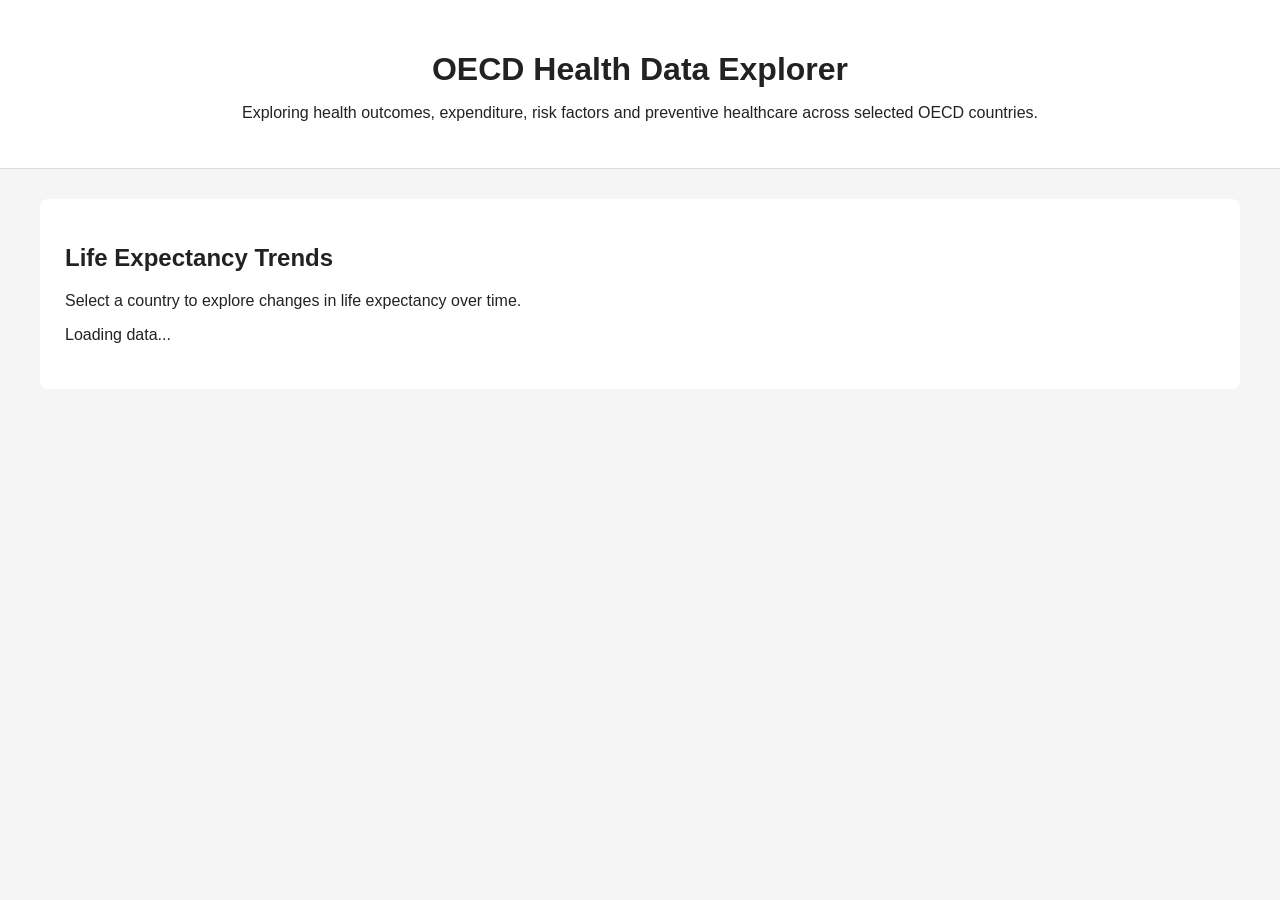
==== index.html @ be14ab29 "Start D3 prototype and load cleaned life expectancy data" ====
<!DOCTYPE html>
<html lang="en">
<head>
    <meta charset="UTF-8">
    <meta name="viewport" content="width=device-width, initial-scale=1.0">

    <title>OECD Health Data Visualisation</title>

    <link rel="stylesheet" href="Css/style.css">

    <!-- D3.js -->
    <script src="https://d3js.org/d3.v7.min.js"></script>
</head>

<body>

    <header>
        <h1>OECD Health Data Explorer</h1>
        <p>
            Exploring health outcomes, expenditure, risk factors and
            preventive healthcare across selected OECD countries.
        </p>
    </header>

    <main>

        <section class="visualisation-section">

            <h2>Life Expectancy Trends</h2>

            <p>
                Select a country to explore changes in life expectancy
                over time.
            </p>

            <p id="status">Loading data...</p>

            <div id="chart"></div>

        </section>

    </main>

    <script src="Js/main.js"></script>

</body>
</html>
---- Css/style.css ----
body {
    font-family: Arial, sans-serif;
    margin: 0;
    background-color: #f5f5f5;
    color: #222;
}

header {
    padding: 30px;
    text-align: center;
    background-color: white;
    border-bottom: 1px solid #ddd;
}

header h1 {
    margin-bottom: 10px;
}

main {
    max-width: 1200px;
    margin: 30px auto;
    padding: 0 20px;
}

.visualisation-section {
    background-color: white;
    padding: 25px;
    border-radius: 8px;
}

#chart {
    margin-top: 20px;
}
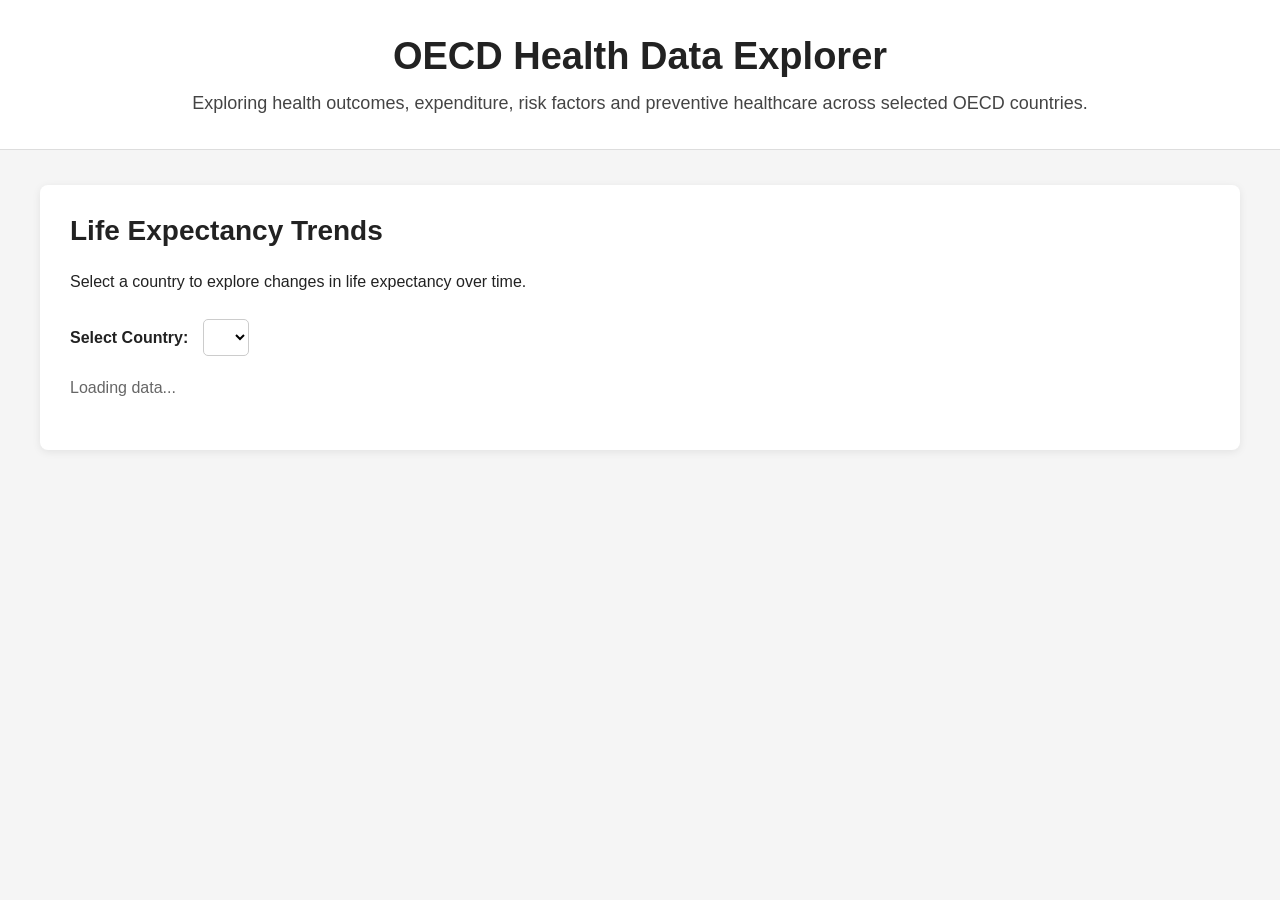
==== commit 87e2eb21: "Add interactive D3 life expectancy line chart" ====
--- a/index.html
+++ b/index.html
@@ -1,14 +1,16 @@
 <!DOCTYPE html>
 <html lang="en">
+
 <head>
     <meta charset="UTF-8">
     <meta name="viewport" content="width=device-width, initial-scale=1.0">
 
-    <title>OECD Health Data Visualisation</title>
+    <title>OECD Health Data Explorer</title>
 
+    <!-- CSS -->
     <link rel="stylesheet" href="Css/style.css">
 
-    <!-- D3.js -->
+    <!-- D3.js Version 7 -->
     <script src="https://d3js.org/d3.v7.min.js"></script>
 </head>
 
@@ -16,11 +18,13 @@
 
     <header>
         <h1>OECD Health Data Explorer</h1>
+
         <p>
             Exploring health outcomes, expenditure, risk factors and
             preventive healthcare across selected OECD countries.
         </p>
     </header>
+
 
     <main>
 
@@ -33,15 +37,36 @@
                 over time.
             </p>
 
-            <p id="status">Loading data...</p>
 
+            <!-- Country selector -->
+            <div class="controls">
+
+                <label for="countrySelect">
+                    Select Country:
+                </label>
+
+                <select id="countrySelect"></select>
+
+            </div>
+
+
+            <!-- Loading / status message -->
+            <p id="status">
+                Loading data...
+            </p>
+
+
+            <!-- D3 chart goes here -->
             <div id="chart"></div>
 
         </section>
 
     </main>
 
+
+    <!-- JavaScript -->
     <script src="Js/main.js"></script>
 
 </body>
+
 </html>
--- a/Css/style.css
+++ b/Css/style.css
@@ -1,33 +1,208 @@
+/* --------------------------------
+   PAGE
+-------------------------------- */
+
 body {
-    font-family: Arial, sans-serif;
+    font-family: Arial, Helvetica, sans-serif;
     margin: 0;
+    padding: 0;
+
     background-color: #f5f5f5;
     color: #222;
 }
 
+
+/* --------------------------------
+   HEADER
+-------------------------------- */
+
 header {
-    padding: 30px;
+    background-color: white;
+
     text-align: center;
-    background-color: white;
-    border-bottom: 1px solid #ddd;
-}
+
+    padding: 35px 20px;
+
+    border-bottom: 1px solid #dddddd;
+}
+
 
 header h1 {
-    margin-bottom: 10px;
-}
+    margin: 0 0 15px 0;
+
+    font-size: 38px;
+}
+
+
+header p {
+    margin: 0;
+
+    font-size: 18px;
+
+    color: #444;
+}
+
+
+/* --------------------------------
+   MAIN CONTENT
+-------------------------------- */
 
 main {
     max-width: 1200px;
-    margin: 30px auto;
+
+    margin: 35px auto;
+
     padding: 0 20px;
 }
 
+
+/* --------------------------------
+   VISUALISATION CARD
+-------------------------------- */
+
 .visualisation-section {
+
     background-color: white;
-    padding: 25px;
+
+    padding: 30px;
+
     border-radius: 8px;
-}
+
+    box-shadow: 0 2px 8px rgba(0, 0, 0, 0.08);
+}
+
+
+.visualisation-section h2 {
+
+    margin-top: 0;
+
+    font-size: 28px;
+}
+
+
+.visualisation-section p {
+
+    font-size: 16px;
+
+    line-height: 1.5;
+}
+
+
+/* --------------------------------
+   CONTROLS
+-------------------------------- */
+
+.controls {
+
+    margin-top: 25px;
+
+    margin-bottom: 20px;
+}
+
+
+.controls label {
+
+    font-weight: bold;
+
+    margin-right: 10px;
+}
+
+
+#countrySelect {
+
+    padding: 8px 12px;
+
+    font-size: 16px;
+
+    border: 1px solid #cccccc;
+
+    border-radius: 5px;
+
+    background-color: white;
+
+    cursor: pointer;
+}
+
+
+#countrySelect:hover {
+
+    border-color: #777;
+}
+
+
+/* --------------------------------
+   STATUS
+-------------------------------- */
+
+#status {
+
+    color: #666;
+
+    margin-top: 15px;
+
+    margin-bottom: 10px;
+}
+
+
+/* --------------------------------
+   CHART
+-------------------------------- */
 
 #chart {
+
+    width: 100%;
+
     margin-top: 20px;
+
+    overflow-x: auto;
+}
+
+
+svg {
+
+    display: block;
+
+    margin: auto;
+}
+
+
+/* --------------------------------
+   AXES
+-------------------------------- */
+
+.axis-label {
+
+    font-size: 14px;
+
+    font-weight: bold;
+
+    fill: #333;
+}
+
+
+.chart-title {
+
+    font-size: 18px;
+
+    font-weight: bold;
+
+    fill: #222;
+}
+
+
+.tick text {
+
+    font-size: 12px;
+}
+
+
+.domain {
+
+    stroke: #555;
+}
+
+
+.tick line {
+
+    stroke: #cccccc;
 }
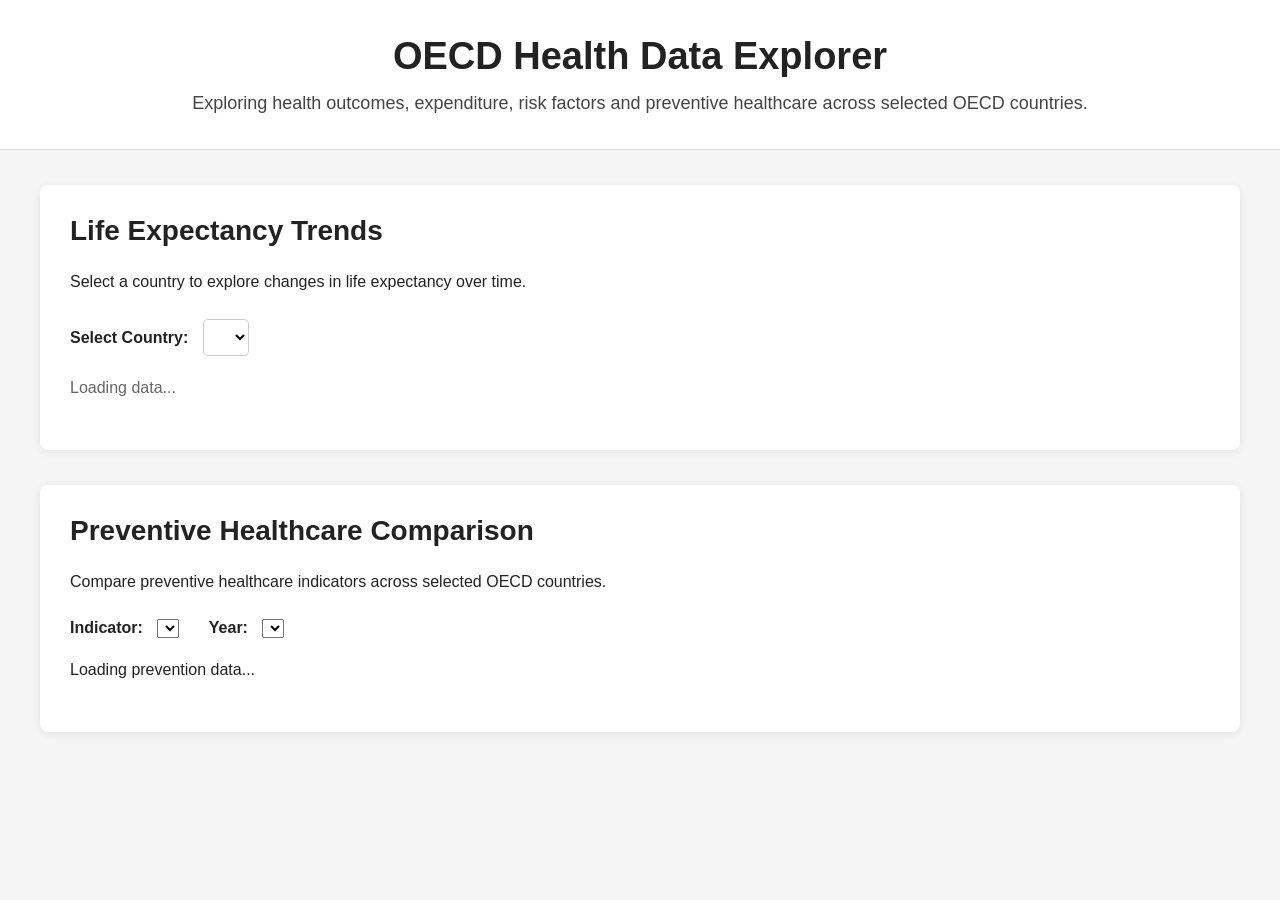
==== commit 78b9a90a: "Add interactive preventive healthcare comparison visualisation" ====
--- a/index.html
+++ b/index.html
@@ -3,42 +3,62 @@
 
 <head>
     <meta charset="UTF-8">
-    <meta name="viewport" content="width=device-width, initial-scale=1.0">
+
+    <meta
+        name="viewport"
+        content="width=device-width, initial-scale=1.0"
+    >
 
     <title>OECD Health Data Explorer</title>
 
     <!-- CSS -->
-    <link rel="stylesheet" href="Css/style.css">
+    <link
+        rel="stylesheet"
+        href="Css/style.css"
+    >
 
     <!-- D3.js Version 7 -->
     <script src="https://d3js.org/d3.v7.min.js"></script>
+
 </head>
+
 
 <body>
 
+    <!-- ==========================================
+         HEADER
+    =========================================== -->
+
     <header>
+
         <h1>OECD Health Data Explorer</h1>
 
         <p>
-            Exploring health outcomes, expenditure, risk factors and
-            preventive healthcare across selected OECD countries.
+            Exploring health outcomes, expenditure, risk factors
+            and preventive healthcare across selected OECD countries.
         </p>
+
     </header>
 
 
     <main>
+
+
+        <!-- ==========================================
+             VISUALISATION 1
+             LIFE EXPECTANCY
+        =========================================== -->
 
         <section class="visualisation-section">
 
             <h2>Life Expectancy Trends</h2>
 
             <p>
-                Select a country to explore changes in life expectancy
-                over time.
+                Select a country to explore changes
+                in life expectancy over time.
             </p>
 
 
-            <!-- Country selector -->
             <div class="controls">
 
                 <label for="countrySelect">
@@ -50,22 +70,89 @@
             </div>
 
 
-            <!-- Loading / status message -->
             <p id="status">
                 Loading data...
             </p>
 
 
-            <!-- D3 chart goes here -->
             <div id="chart"></div>
 
         </section>
 
+
+
+        <!-- ==========================================
+             VISUALISATION 2
+             PREVENTIVE HEALTHCARE
+        =========================================== -->
+
+        <section class="visualisation-section prevention-section">
+
+            <h2>Preventive Healthcare Comparison</h2>
+
+            <p>
+                Compare preventive healthcare indicators
+                across selected OECD countries.
+            </p>
+
+
+            <div class="controls">
+
+                <!-- Indicator selector -->
+
+                <label for="preventionIndicator">
+                    Indicator:
+                </label>
+
+                <select id="preventionIndicator"></select>
+
+
+                <!-- Year selector -->
+
+                <label
+                    for="preventionYear"
+                    class="second-control"
+                >
+                    Year:
+                </label>
+
+                <select id="preventionYear"></select>
+
+            </div>
+
+
+            <p id="preventionStatus">
+                Loading prevention data...
+            </p>
+
+
+            <div id="preventionChart"></div>
+
+        </section>
+
+
     </main>
 
 
-    <!-- JavaScript -->
+
+    <!-- ==========================================
+         TOOLTIP
+    =========================================== -->
+
+    <div id="tooltip"></div>
+
+
+
+    <!-- ==========================================
+         JAVASCRIPT
+    =========================================== -->
+
+    <!-- Existing Life Expectancy visualisation -->
     <script src="Js/main.js"></script>
+
+    <!-- New Prevention visualisation -->
+    <script src="Js/prevention.js"></script>
+
 
 </body>
 
--- a/Css/style.css
+++ b/Css/style.css
@@ -205,4 +205,113 @@
 .tick line {
 
     stroke: #cccccc;
+}
+
+/* =========================================
+   PREVENTIVE HEALTHCARE VISUALISATION
+========================================= */
+
+.prevention-section {
+    margin-top: 35px;
+}
+
+
+.second-control {
+    margin-left: 25px;
+}
+
+
+#preventionChart {
+    width: 100%;
+    margin-top: 20px;
+    overflow-x: auto;
+}
+
+
+/* Prevention bars */
+
+.prevention-bar {
+    cursor: pointer;
+}
+
+
+/* Value shown beside each bar */
+
+.prevention-value {
+    font-size: 12px;
+    fill: #333;
+}
+
+
+/* Axis labels */
+
+.prevention-axis-label {
+    font-size: 14px;
+    font-weight: bold;
+    fill: #333;
+}
+
+
+/* Prevention chart title */
+
+.prevention-title {
+    font-size: 18px;
+    font-weight: bold;
+    fill: #222;
+}
+
+
+/* =========================================
+   TOOLTIP
+========================================= */
+
+#tooltip {
+    position: absolute;
+
+    background-color: white;
+
+    border: 1px solid #cccccc;
+
+    padding: 10px 12px;
+
+    border-radius: 6px;
+
+    box-shadow: 0 2px 8px rgba(0, 0, 0, 0.18);
+
+    font-size: 14px;
+
+    line-height: 1.5;
+
+    pointer-events: none;
+
+    opacity: 0;
+
+    z-index: 1000;
+}
+
+
+/* =========================================
+   RESPONSIVE CONTROLS
+========================================= */
+
+@media (max-width: 700px) {
+
+    .controls label {
+        display: block;
+        margin-top: 10px;
+        margin-bottom: 5px;
+    }
+
+
+    .second-control {
+        margin-left: 0;
+    }
+
+
+    #preventionIndicator,
+    #preventionYear {
+        width: 100%;
+        margin-bottom: 10px;
+    }
+
 }
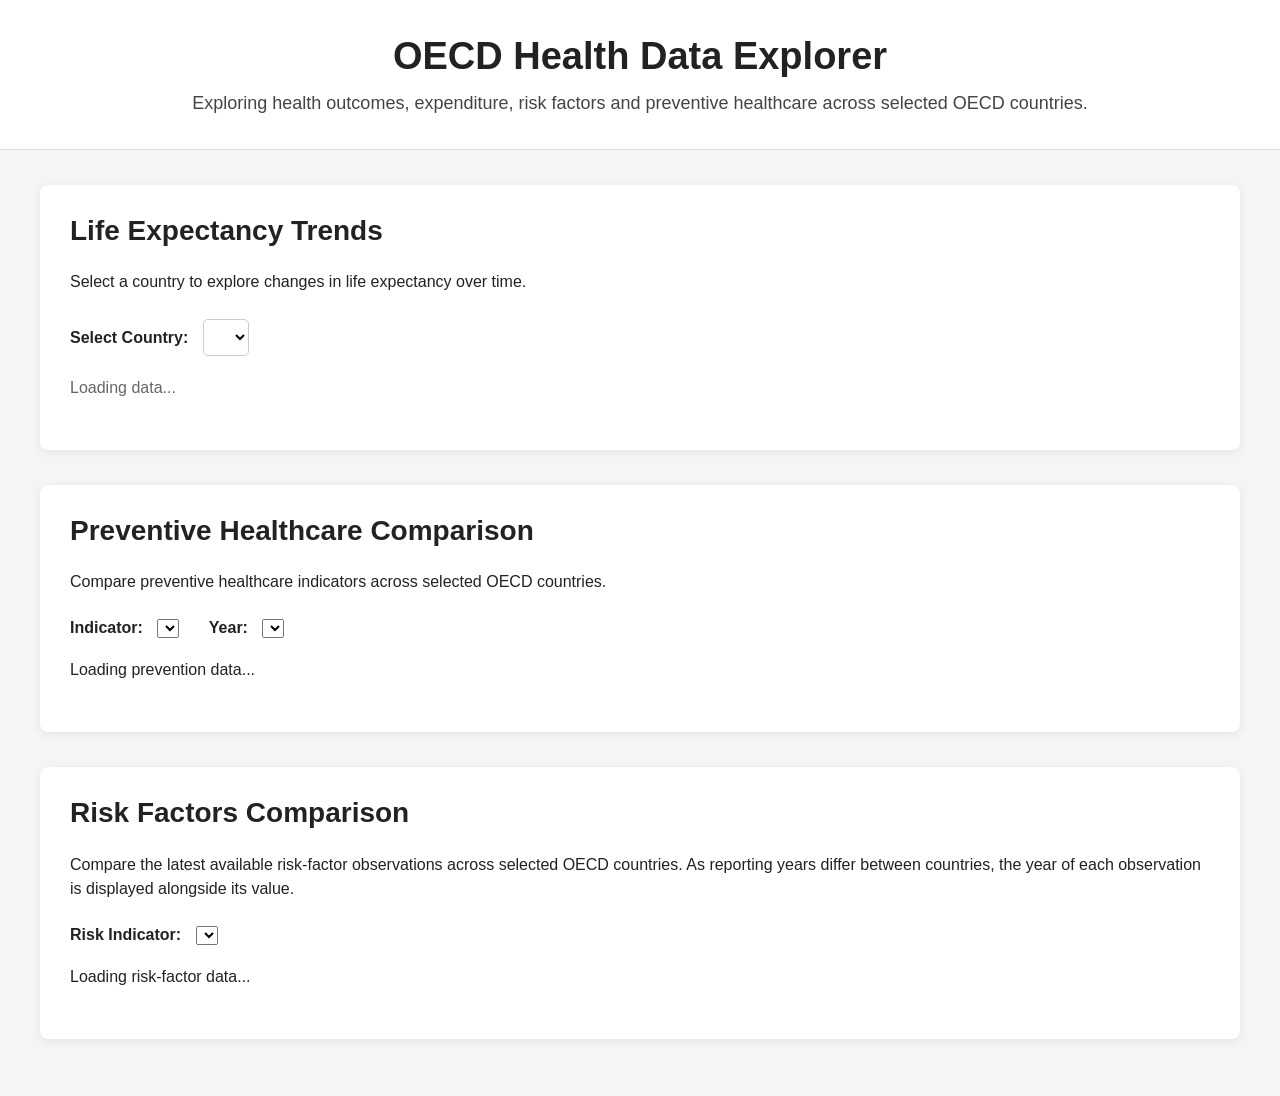
==== commit 72e2f7bd: "Add interactive risk factors comparison visualisation" ====
--- a/index.html
+++ b/index.html
@@ -1,3 +1,4 @@
+
 <!DOCTYPE html>
 <html lang="en">
 
@@ -131,12 +132,57 @@
         </section>
 
 
+
+        <!-- ==========================================
+             VISUALISATION 3
+             RISK FACTORS
+        =========================================== -->
+
+        <section class="visualisation-section risk-section">
+
+            <h2>Risk Factors Comparison</h2>
+
+            <p>
+                Compare the latest available risk-factor observations
+                across selected OECD countries. As reporting years
+                differ between countries, the year of each observation
+                is displayed alongside its value.
+            </p>
+
+
+            <!-- Risk factor indicator selector -->
+
+            <div class="controls">
+
+                <label for="riskIndicator">
+                    Risk Indicator:
+                </label>
+
+                <select id="riskIndicator"></select>
+
+            </div>
+
+
+            <!-- Risk factor loading/status message -->
+
+            <p id="riskStatus">
+                Loading risk-factor data...
+            </p>
+
+
+            <!-- D3 Risk Factors chart -->
+
+            <div id="riskChart"></div>
+
+        </section>
+
+
     </main>
 
 
 
     <!-- ==========================================
-         TOOLTIP
+         SHARED TOOLTIP
     =========================================== -->
 
     <div id="tooltip"></div>
@@ -144,16 +190,19 @@
 
 
     <!-- ==========================================
-         JAVASCRIPT
+         JAVASCRIPT FILES
     =========================================== -->
 
-    <!-- Existing Life Expectancy visualisation -->
+    <!-- Visualisation 1: Life Expectancy -->
     <script src="Js/main.js"></script>
 
-    <!-- New Prevention visualisation -->
-    <script src="Js/prevention.js"></script>
+    <!-- Visualisation 2: Preventive Healthcare -->
+    <script src="Js/prevention-samith.js"></script>
+
+    <!-- Visualisation 3: Risk Factors -->
+    <script src="Js/riskFactors-samith.js"></script>
 
 
 </body>
 
-</html>+</html>
--- a/Css/style.css
+++ b/Css/style.css
@@ -314,4 +314,49 @@
         margin-bottom: 10px;
     }
 
+}
+/* =========================================
+   RISK FACTORS VISUALISATION
+========================================= */
+
+.risk-section {
+    margin-top: 35px;
+}
+
+
+#riskChart {
+    width: 100%;
+    margin-top: 20px;
+    overflow-x: auto;
+}
+
+
+.risk-bar {
+    cursor: pointer;
+}
+
+
+.risk-value {
+    font-size: 12px;
+    fill: #333;
+}
+
+
+.risk-year {
+    font-size: 11px;
+    fill: #666;
+}
+
+
+.risk-axis-label {
+    font-size: 14px;
+    font-weight: bold;
+    fill: #333;
+}
+
+
+.risk-title {
+    font-size: 18px;
+    font-weight: bold;
+    fill: #222;
 }
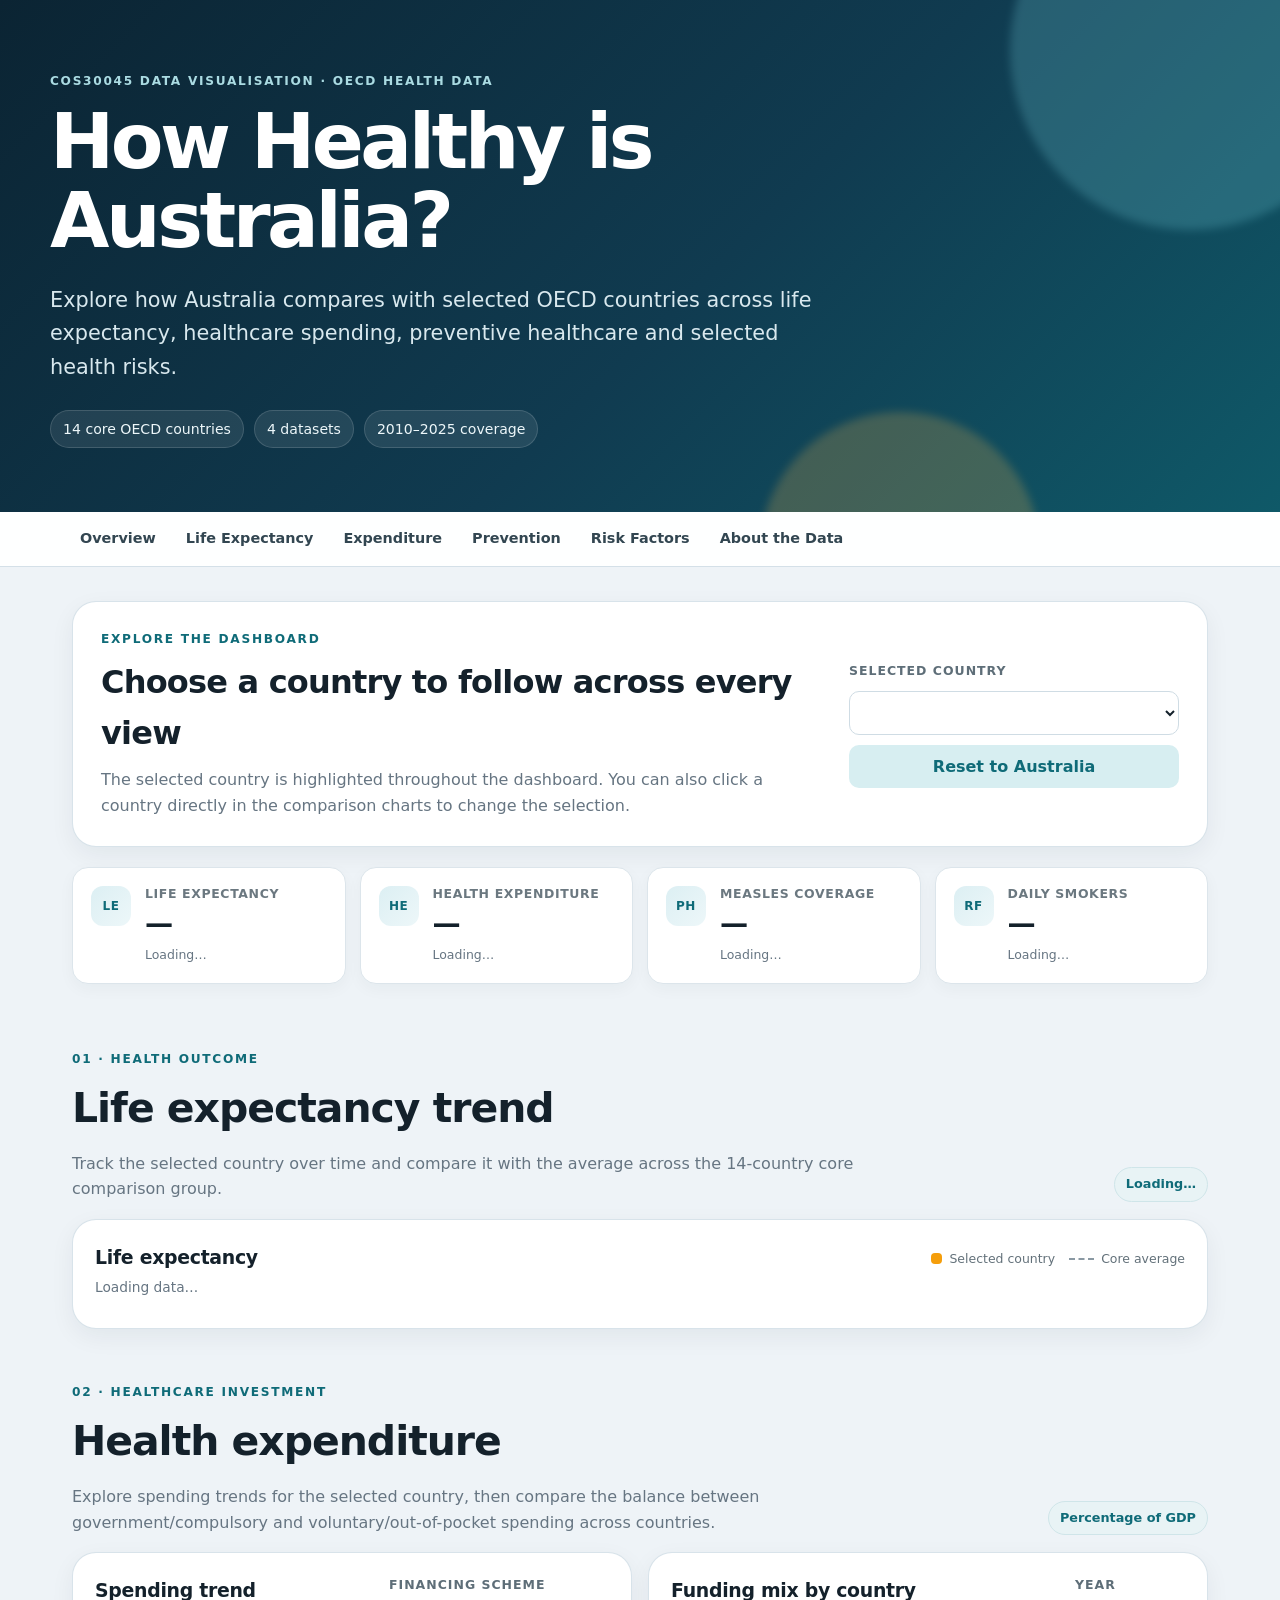
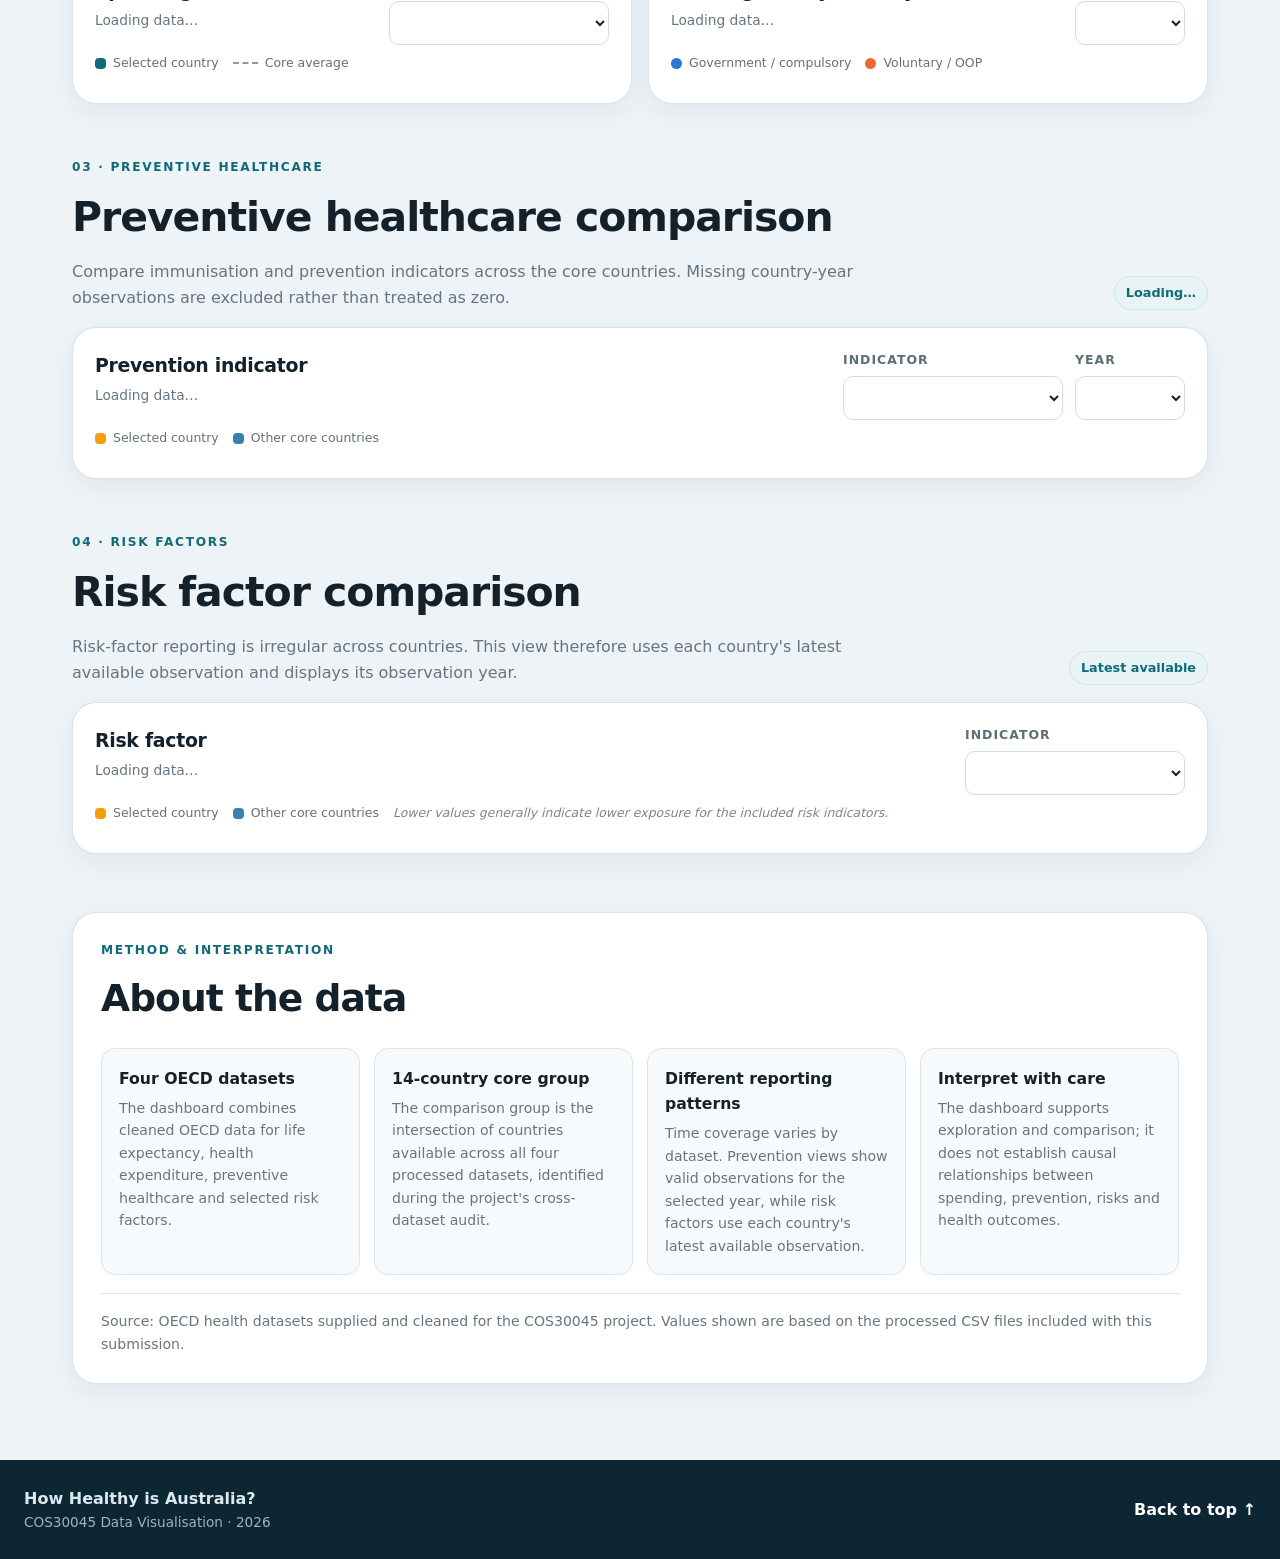
==== commit c4ad7491: "Integrate final interactive OECD health dashboard and update README" ====
--- a/index.html
+++ b/index.html
@@ -1,208 +1,296 @@
-
 <!DOCTYPE html>
 <html lang="en">
-
 <head>
     <meta charset="UTF-8">
-
-    <meta
-        name="viewport"
-        content="width=device-width, initial-scale=1.0"
-    >
-
-    <title>OECD Health Data Explorer</title>
-
-    <!-- CSS -->
-    <link
-        rel="stylesheet"
-        href="Css/style.css"
-    >
-
-    <!-- D3.js Version 7 -->
+    <meta name="viewport" content="width=device-width, initial-scale=1.0">
+    <meta name="description" content="Interactive OECD health dashboard comparing Australia with selected OECD countries across life expectancy, health expenditure, prevention and risk factors.">
+    <title>How Healthy is Australia? | OECD Health Explorer</title>
+    <link rel="stylesheet" href="Css/style.css">
     <script src="https://d3js.org/d3.v7.min.js"></script>
-
 </head>
-
-
 <body>
-
-    <!-- ==========================================
-         HEADER
-    =========================================== -->
-
-    <header>
-
-        <h1>OECD Health Data Explorer</h1>
-
-        <p>
-            Exploring health outcomes, expenditure, risk factors
-            and preventive healthcare across selected OECD countries.
-        </p>
-
+    <header class="hero" id="overview">
+        <div class="hero__glow hero__glow--one" aria-hidden="true"></div>
+        <div class="hero__glow hero__glow--two" aria-hidden="true"></div>
+        <div class="hero__inner">
+            <div class="eyebrow">COS30045 Data Visualisation · OECD Health Data</div>
+            <h1>How Healthy is Australia?</h1>
+            <p class="hero__lead">
+                Explore how Australia compares with selected OECD countries across life expectancy,
+                healthcare spending, preventive healthcare and selected health risks.
+            </p>
+            <div class="hero__meta" aria-label="Dashboard scope">
+                <span>14 core OECD countries</span>
+                <span>4 datasets</span>
+                <span>2010–2025 coverage</span>
+            </div>
+        </div>
     </header>
 
-
-    <main>
-
-
-        <!-- ==========================================
-             VISUALISATION 1
-             LIFE EXPECTANCY
-        =========================================== -->
-
-        <section class="visualisation-section">
-
-            <h2>Life Expectancy Trends</h2>
-
-            <p>
-                Select a country to explore changes
-                in life expectancy over time.
+    <nav class="top-nav" aria-label="Dashboard sections">
+        <div class="top-nav__inner">
+            <a href="#overview">Overview</a>
+            <a href="#life-section">Life Expectancy</a>
+            <a href="#expenditure-section">Expenditure</a>
+            <a href="#prevention-section">Prevention</a>
+            <a href="#risk-section">Risk Factors</a>
+            <a href="#about-data">About the Data</a>
+        </div>
+    </nav>
+
+    <main class="page-shell">
+        <section class="control-panel" aria-labelledby="explore-title">
+            <div>
+                <div class="section-kicker">Explore the dashboard</div>
+                <h2 id="explore-title">Choose a country to follow across every view</h2>
+                <p>
+                    The selected country is highlighted throughout the dashboard. You can also click
+                    a country directly in the comparison charts to change the selection.
+                </p>
+            </div>
+            <div class="global-control">
+                <label for="globalCountrySelect">Selected country</label>
+                <div class="select-wrap">
+                    <select id="globalCountrySelect" aria-label="Selected country"></select>
+                </div>
+                <button type="button" class="button button--ghost" id="resetAustralia">Reset to Australia</button>
+            </div>
+        </section>
+
+        <section class="summary-grid" aria-label="Selected country summary">
+            <article class="summary-card">
+                <div class="summary-card__icon">LE</div>
+                <div class="summary-card__body">
+                    <span class="summary-card__label">Life expectancy</span>
+                    <strong id="summaryLifeValue">—</strong>
+                    <span id="summaryLifeMeta">Loading…</span>
+                </div>
+            </article>
+            <article class="summary-card">
+                <div class="summary-card__icon">HE</div>
+                <div class="summary-card__body">
+                    <span class="summary-card__label">Health expenditure</span>
+                    <strong id="summaryExpValue">—</strong>
+                    <span id="summaryExpMeta">Loading…</span>
+                </div>
+            </article>
+            <article class="summary-card">
+                <div class="summary-card__icon">PH</div>
+                <div class="summary-card__body">
+                    <span class="summary-card__label" id="summaryPreventionLabel">Measles coverage</span>
+                    <strong id="summaryPrevValue">—</strong>
+                    <span id="summaryPrevMeta">Loading…</span>
+                </div>
+            </article>
+            <article class="summary-card">
+                <div class="summary-card__icon">RF</div>
+                <div class="summary-card__body">
+                    <span class="summary-card__label" id="summaryRiskLabel">Daily smokers</span>
+                    <strong id="summaryRiskValue">—</strong>
+                    <span id="summaryRiskMeta">Loading…</span>
+                </div>
+            </article>
+        </section>
+
+        <section class="dashboard-section" id="life-section" aria-labelledby="life-title">
+            <div class="section-heading">
+                <div>
+                    <div class="section-kicker">01 · Health outcome</div>
+                    <h2 id="life-title">Life expectancy trend</h2>
+                    <p>
+                        Track the selected country over time and compare it with the average across
+                        the 14-country core comparison group.
+                    </p>
+                </div>
+                <div class="section-badge" id="lifeCoverageBadge">Loading…</div>
+            </div>
+            <div class="chart-card">
+                <div class="chart-toolbar">
+                    <div>
+                        <h3 id="lifeChartHeading">Life expectancy</h3>
+                        <p id="lifeStatus" class="chart-status">Loading data…</p>
+                    </div>
+                    <div class="legend-inline" aria-label="Life expectancy legend">
+                        <span><i class="legend-swatch legend-swatch--selected"></i> Selected country</span>
+                        <span><i class="legend-line legend-line--average"></i> Core average</span>
+                    </div>
+                </div>
+                <div id="lifeChart" class="chart-shell" role="img" aria-label="Life expectancy line chart"></div>
+            </div>
+        </section>
+
+        <section class="dashboard-section" id="expenditure-section" aria-labelledby="expenditure-title">
+            <div class="section-heading">
+                <div>
+                    <div class="section-kicker">02 · Healthcare investment</div>
+                    <h2 id="expenditure-title">Health expenditure</h2>
+                    <p>
+                        Explore spending trends for the selected country, then compare the balance
+                        between government/compulsory and voluntary/out-of-pocket spending across countries.
+                    </p>
+                </div>
+                <div class="section-badge">Percentage of GDP</div>
+            </div>
+
+            <div class="split-grid">
+                <div class="chart-card">
+                    <div class="chart-toolbar chart-toolbar--stackable">
+                        <div>
+                            <h3>Spending trend</h3>
+                            <p id="expenditureStatus" class="chart-status">Loading data…</p>
+                        </div>
+                        <div class="field-group">
+                            <label for="financingSchemeSelect">Financing scheme</label>
+                            <select id="financingSchemeSelect"></select>
+                        </div>
+                    </div>
+                    <div class="legend-inline" aria-label="Health expenditure trend legend">
+                        <span><i class="legend-swatch legend-swatch--teal"></i> Selected country</span>
+                        <span><i class="legend-line legend-line--average"></i> Core average</span>
+                    </div>
+                    <div id="expenditureTrendChart" class="chart-shell" role="img" aria-label="Health expenditure trend chart"></div>
+                </div>
+
+                <div class="chart-card">
+                    <div class="chart-toolbar chart-toolbar--stackable">
+                        <div>
+                            <h3>Funding mix by country</h3>
+                            <p id="expenditureDumbbellStatus" class="chart-status">Loading data…</p>
+                        </div>
+                        <div class="field-group field-group--compact">
+                            <label for="dumbbellYearSelect">Year</label>
+                            <select id="dumbbellYearSelect"></select>
+                        </div>
+                    </div>
+                    <div class="legend-inline" aria-label="Funding mix legend">
+                        <span><i class="legend-dot legend-dot--gov"></i> Government / compulsory</span>
+                        <span><i class="legend-dot legend-dot--vol"></i> Voluntary / OOP</span>
+                    </div>
+                    <div id="expenditureDumbbellChart" class="chart-shell chart-shell--tall" role="img" aria-label="Funding mix dumbbell chart"></div>
+                </div>
+            </div>
+        </section>
+
+        <section class="dashboard-section" id="prevention-section" aria-labelledby="prevention-title">
+            <div class="section-heading">
+                <div>
+                    <div class="section-kicker">03 · Preventive healthcare</div>
+                    <h2 id="prevention-title">Preventive healthcare comparison</h2>
+                    <p>
+                        Compare immunisation and prevention indicators across the core countries.
+                        Missing country-year observations are excluded rather than treated as zero.
+                    </p>
+                </div>
+                <div class="section-badge" id="preventionCoverageBadge">Loading…</div>
+            </div>
+            <div class="chart-card">
+                <div class="chart-toolbar chart-toolbar--stackable">
+                    <div>
+                        <h3 id="preventionChartHeading">Prevention indicator</h3>
+                        <p id="preventionStatus" class="chart-status">Loading data…</p>
+                    </div>
+                    <div class="control-row">
+                        <div class="field-group">
+                            <label for="preventionIndicator">Indicator</label>
+                            <select id="preventionIndicator"></select>
+                        </div>
+                        <div class="field-group field-group--compact">
+                            <label for="preventionYear">Year</label>
+                            <select id="preventionYear"></select>
+                        </div>
+                    </div>
+                </div>
+                <div class="legend-inline">
+                    <span><i class="legend-swatch legend-swatch--selected"></i> Selected country</span>
+                    <span><i class="legend-swatch legend-swatch--blue"></i> Other core countries</span>
+                </div>
+                <div id="preventionChart" class="chart-shell chart-shell--tall" role="img" aria-label="Preventive healthcare horizontal bar chart"></div>
+            </div>
+        </section>
+
+        <section class="dashboard-section" id="risk-section" aria-labelledby="risk-title">
+            <div class="section-heading">
+                <div>
+                    <div class="section-kicker">04 · Risk factors</div>
+                    <h2 id="risk-title">Risk factor comparison</h2>
+                    <p>
+                        Risk-factor reporting is irregular across countries. This view therefore uses
+                        each country's latest available observation and displays its observation year.
+                    </p>
+                </div>
+                <div class="section-badge">Latest available</div>
+            </div>
+            <div class="chart-card">
+                <div class="chart-toolbar chart-toolbar--stackable">
+                    <div>
+                        <h3 id="riskChartHeading">Risk factor</h3>
+                        <p id="riskStatus" class="chart-status">Loading data…</p>
+                    </div>
+                    <div class="field-group">
+                        <label for="riskIndicator">Indicator</label>
+                        <select id="riskIndicator"></select>
+                    </div>
+                </div>
+                <div class="legend-inline">
+                    <span><i class="legend-swatch legend-swatch--selected"></i> Selected country</span>
+                    <span><i class="legend-swatch legend-swatch--blue"></i> Other core countries</span>
+                    <span class="legend-note">Lower values generally indicate lower exposure for the included risk indicators.</span>
+                </div>
+                <div id="riskChart" class="chart-shell chart-shell--tall" role="img" aria-label="Risk factor horizontal bar chart"></div>
+            </div>
+        </section>
+
+        <section class="data-notes" id="about-data" aria-labelledby="data-notes-title">
+            <div class="section-kicker">Method & interpretation</div>
+            <h2 id="data-notes-title">About the data</h2>
+            <div class="notes-grid">
+                <article>
+                    <h3>Four OECD datasets</h3>
+                    <p>
+                        The dashboard combines cleaned OECD data for life expectancy, health expenditure,
+                        preventive healthcare and selected risk factors.
+                    </p>
+                </article>
+                <article>
+                    <h3>14-country core group</h3>
+                    <p>
+                        The comparison group is the intersection of countries available across all four
+                        processed datasets, identified during the project's cross-dataset audit.
+                    </p>
+                </article>
+                <article>
+                    <h3>Different reporting patterns</h3>
+                    <p>
+                        Time coverage varies by dataset. Prevention views show valid observations for the
+                        selected year, while risk factors use each country's latest available observation.
+                    </p>
+                </article>
+                <article>
+                    <h3>Interpret with care</h3>
+                    <p>
+                        The dashboard supports exploration and comparison; it does not establish causal
+                        relationships between spending, prevention, risks and health outcomes.
+                    </p>
+                </article>
+            </div>
+            <p class="source-note">
+                Source: OECD health datasets supplied and cleaned for the COS30045 project. Values shown are
+                based on the processed CSV files included with this submission.
             </p>
-
-
-            <div class="controls">
-
-                <label for="countrySelect">
-                    Select Country:
-                </label>
-
-                <select id="countrySelect"></select>
-
-            </div>
-
-
-            <p id="status">
-                Loading data...
-            </p>
-
-
-            <div id="chart"></div>
-
-        </section>
-
-
-
-        <!-- ==========================================
-             VISUALISATION 2
-             PREVENTIVE HEALTHCARE
-        =========================================== -->
-
-        <section class="visualisation-section prevention-section">
-
-            <h2>Preventive Healthcare Comparison</h2>
-
-            <p>
-                Compare preventive healthcare indicators
-                across selected OECD countries.
-            </p>
-
-
-            <div class="controls">
-
-                <!-- Indicator selector -->
-
-                <label for="preventionIndicator">
-                    Indicator:
-                </label>
-
-                <select id="preventionIndicator"></select>
-
-
-                <!-- Year selector -->
-
-                <label
-                    for="preventionYear"
-                    class="second-control"
-                >
-                    Year:
-                </label>
-
-                <select id="preventionYear"></select>
-
-            </div>
-
-
-            <p id="preventionStatus">
-                Loading prevention data...
-            </p>
-
-
-            <div id="preventionChart"></div>
-
-        </section>
-
-
-
-        <!-- ==========================================
-             VISUALISATION 3
-             RISK FACTORS
-        =========================================== -->
-
-        <section class="visualisation-section risk-section">
-
-            <h2>Risk Factors Comparison</h2>
-
-            <p>
-                Compare the latest available risk-factor observations
-                across selected OECD countries. As reporting years
-                differ between countries, the year of each observation
-                is displayed alongside its value.
-            </p>
-
-
-            <!-- Risk factor indicator selector -->
-
-            <div class="controls">
-
-                <label for="riskIndicator">
-                    Risk Indicator:
-                </label>
-
-                <select id="riskIndicator"></select>
-
-            </div>
-
-
-            <!-- Risk factor loading/status message -->
-
-            <p id="riskStatus">
-                Loading risk-factor data...
-            </p>
-
-
-            <!-- D3 Risk Factors chart -->
-
-            <div id="riskChart"></div>
-
-        </section>
-
-
+        </section>
     </main>
 
-
-
-    <!-- ==========================================
-         SHARED TOOLTIP
-    =========================================== -->
-
-    <div id="tooltip"></div>
-
-
-
-    <!-- ==========================================
-         JAVASCRIPT FILES
-    =========================================== -->
-
-    <!-- Visualisation 1: Life Expectancy -->
+    <footer class="site-footer">
+        <div>
+            <strong>How Healthy is Australia?</strong>
+            <span>COS30045 Data Visualisation · 2026</span>
+        </div>
+        <a href="#overview">Back to top ↑</a>
+    </footer>
+
+    <div id="tooltip" class="tooltip" role="status" aria-live="polite"></div>
+    <div id="fatalError" class="fatal-error" hidden></div>
+
     <script src="Js/main.js"></script>
-
-    <!-- Visualisation 2: Preventive Healthcare -->
-    <script src="Js/prevention-samith.js"></script>
-
-    <!-- Visualisation 3: Risk Factors -->
-    <script src="Js/riskFactors-samith.js"></script>
-
-
 </body>
-
 </html>
--- a/Css/style.css
+++ b/Css/style.css
@@ -1,362 +1,740 @@
-/* --------------------------------
-   PAGE
--------------------------------- */
+:root {
+    --bg: #eef3f7;
+    --surface: #ffffff;
+    --surface-soft: #f7fafc;
+    --text: #14212b;
+    --muted: #667582;
+    --border: #dce5eb;
+    --navy: #0d2a3a;
+    --navy-2: #123d52;
+    --blue: #3d7fb1;
+    --blue-soft: #dbeaf5;
+    --teal: #0f6b78;
+    --teal-soft: #d7eef1;
+    --orange: #f59e0b;
+    --orange-soft: #fff0c7;
+    --green: #2f855a;
+    --red: #c0564a;
+    --grid: #e5edf2;
+    --shadow: 0 18px 40px rgba(14, 42, 58, 0.08);
+    --shadow-soft: 0 8px 24px rgba(14, 42, 58, 0.06);
+    --radius-lg: 24px;
+    --radius-md: 16px;
+    --radius-sm: 10px;
+}
+
+* {
+    box-sizing: border-box;
+}
+
+html {
+    scroll-behavior: smooth;
+}
 
 body {
-    font-family: Arial, Helvetica, sans-serif;
     margin: 0;
-    padding: 0;
-
-    background-color: #f5f5f5;
-    color: #222;
-}
-
-
-/* --------------------------------
-   HEADER
--------------------------------- */
-
-header {
-    background-color: white;
-
-    text-align: center;
-
-    padding: 35px 20px;
-
-    border-bottom: 1px solid #dddddd;
-}
-
-
-header h1 {
-    margin: 0 0 15px 0;
-
-    font-size: 38px;
-}
-
-
-header p {
+    font-family: Inter, ui-sans-serif, system-ui, -apple-system, BlinkMacSystemFont, "Segoe UI", sans-serif;
+    color: var(--text);
+    background: var(--bg);
+    line-height: 1.6;
+}
+
+button,
+select {
+    font: inherit;
+}
+
+button,
+select,
+a {
+    -webkit-tap-highlight-color: transparent;
+}
+
+button:focus-visible,
+select:focus-visible,
+a:focus-visible {
+    outline: 3px solid rgba(245, 158, 11, 0.35);
+    outline-offset: 3px;
+}
+
+.hero {
+    position: relative;
+    overflow: hidden;
+    background: linear-gradient(135deg, #0b2433 0%, #103b50 55%, #0f5968 100%);
+    color: #fff;
+    padding: 72px 24px 64px;
+}
+
+.hero__inner {
+    position: relative;
+    z-index: 2;
+    max-width: 1180px;
+    margin: 0 auto;
+}
+
+.hero__glow {
+    position: absolute;
+    border-radius: 999px;
+    filter: blur(4px);
+    opacity: 0.22;
+}
+
+.hero__glow--one {
+    width: 360px;
+    height: 360px;
+    right: -90px;
+    top: -130px;
+    background: #7bd7e4;
+}
+
+.hero__glow--two {
+    width: 280px;
+    height: 280px;
+    right: 240px;
+    bottom: -180px;
+    background: #f7b84b;
+}
+
+.eyebrow,
+.section-kicker {
+    text-transform: uppercase;
+    letter-spacing: 0.14em;
+    font-size: 0.76rem;
+    font-weight: 800;
+}
+
+.eyebrow {
+    color: #aadbe2;
+    margin-bottom: 12px;
+}
+
+.hero h1 {
     margin: 0;
-
-    font-size: 18px;
-
-    color: #444;
-}
-
-
-/* --------------------------------
-   MAIN CONTENT
--------------------------------- */
-
-main {
-    max-width: 1200px;
-
-    margin: 35px auto;
-
-    padding: 0 20px;
-}
-
-
-/* --------------------------------
-   VISUALISATION CARD
--------------------------------- */
-
-.visualisation-section {
-
-    background-color: white;
-
-    padding: 30px;
-
-    border-radius: 8px;
-
-    box-shadow: 0 2px 8px rgba(0, 0, 0, 0.08);
-}
-
-
-.visualisation-section h2 {
-
-    margin-top: 0;
-
-    font-size: 28px;
-}
-
-
-.visualisation-section p {
-
-    font-size: 16px;
-
-    line-height: 1.5;
-}
-
-
-/* --------------------------------
-   CONTROLS
--------------------------------- */
-
-.controls {
-
-    margin-top: 25px;
-
-    margin-bottom: 20px;
-}
-
-
-.controls label {
-
-    font-weight: bold;
-
-    margin-right: 10px;
-}
-
-
-#countrySelect {
-
-    padding: 8px 12px;
-
-    font-size: 16px;
-
-    border: 1px solid #cccccc;
-
-    border-radius: 5px;
-
-    background-color: white;
-
+    font-size: clamp(2.5rem, 6vw, 5rem);
+    line-height: 1.02;
+    letter-spacing: -0.045em;
+    max-width: 850px;
+}
+
+.hero__lead {
+    max-width: 780px;
+    font-size: clamp(1.05rem, 2vw, 1.3rem);
+    color: #d8e8ee;
+    margin: 24px 0 26px;
+}
+
+.hero__meta {
+    display: flex;
+    flex-wrap: wrap;
+    gap: 10px;
+}
+
+.hero__meta span {
+    display: inline-flex;
+    align-items: center;
+    min-height: 34px;
+    padding: 7px 12px;
+    border-radius: 999px;
+    background: rgba(255,255,255,0.09);
+    border: 1px solid rgba(255,255,255,0.14);
+    font-size: 0.88rem;
+    color: #edf7fa;
+}
+
+.top-nav {
+    position: sticky;
+    top: 0;
+    z-index: 50;
+    background: rgba(255,255,255,0.94);
+    backdrop-filter: blur(14px);
+    border-bottom: 1px solid rgba(205, 219, 228, 0.85);
+}
+
+.top-nav__inner {
+    max-width: 1180px;
+    margin: 0 auto;
+    padding: 0 18px;
+    display: flex;
+    gap: 6px;
+    overflow-x: auto;
+    scrollbar-width: none;
+}
+
+.top-nav__inner::-webkit-scrollbar {
+    display: none;
+}
+
+.top-nav a {
+    color: #324651;
+    text-decoration: none;
+    padding: 15px 12px 13px;
+    white-space: nowrap;
+    border-bottom: 3px solid transparent;
+    font-size: 0.9rem;
+    font-weight: 700;
+}
+
+.top-nav a:hover {
+    color: var(--teal);
+    border-bottom-color: var(--teal);
+}
+
+.page-shell {
+    max-width: 1180px;
+    margin: 0 auto;
+    padding: 34px 22px 76px;
+}
+
+.control-panel,
+.chart-card,
+.data-notes {
+    background: var(--surface);
+    border: 1px solid rgba(214, 226, 233, 0.95);
+    box-shadow: var(--shadow-soft);
+}
+
+.control-panel {
+    border-radius: var(--radius-lg);
+    padding: 28px;
+    display: grid;
+    grid-template-columns: minmax(0, 1fr) minmax(250px, 330px);
+    gap: 28px;
+    align-items: center;
+}
+
+.section-kicker {
+    color: var(--teal);
+    margin-bottom: 7px;
+}
+
+.control-panel h2,
+.section-heading h2,
+.data-notes h2 {
+    margin: 0;
+    letter-spacing: -0.025em;
+}
+
+.control-panel h2 {
+    font-size: clamp(1.45rem, 2.5vw, 2rem);
+}
+
+.control-panel p,
+.section-heading p,
+.data-notes p {
+    color: var(--muted);
+}
+
+.control-panel p {
+    margin: 8px 0 0;
+}
+
+.global-control {
+    display: grid;
+    gap: 10px;
+}
+
+.global-control label,
+.field-group label {
+    font-size: 0.78rem;
+    text-transform: uppercase;
+    letter-spacing: 0.08em;
+    font-weight: 800;
+    color: #5e6e78;
+}
+
+select {
+    width: 100%;
+    min-height: 44px;
+    padding: 10px 38px 10px 12px;
+    border: 1px solid #cfdce4;
+    border-radius: 10px;
+    background: #fff;
+    color: var(--text);
+    font-size: 0.95rem;
     cursor: pointer;
 }
 
-
-#countrySelect:hover {
-
-    border-color: #777;
-}
-
-
-/* --------------------------------
-   STATUS
--------------------------------- */
-
-#status {
-
-    color: #666;
-
-    margin-top: 15px;
-
-    margin-bottom: 10px;
-}
-
-
-/* --------------------------------
-   CHART
--------------------------------- */
-
-#chart {
-
+select:hover {
+    border-color: #9fb4c0;
+}
+
+.button {
+    min-height: 42px;
+    border-radius: 10px;
+    border: 0;
+    padding: 9px 13px;
+    cursor: pointer;
+    font-weight: 750;
+}
+
+.button--ghost {
+    color: var(--teal);
+    background: var(--teal-soft);
+}
+
+.button--ghost:hover {
+    background: #c5e5e9;
+}
+
+.summary-grid {
+    margin: 20px 0 12px;
+    display: grid;
+    grid-template-columns: repeat(4, minmax(0, 1fr));
+    gap: 14px;
+}
+
+.summary-card {
+    min-width: 0;
+    background: var(--surface);
+    border: 1px solid var(--border);
+    border-radius: var(--radius-md);
+    padding: 18px;
+    display: flex;
+    gap: 14px;
+    align-items: flex-start;
+    box-shadow: 0 5px 16px rgba(14,42,58,0.04);
+}
+
+.summary-card__icon {
+    width: 40px;
+    height: 40px;
+    border-radius: 12px;
+    display: grid;
+    place-items: center;
+    flex: 0 0 auto;
+    background: linear-gradient(135deg, #dceff3, #edf7f9);
+    color: var(--teal);
+    font-weight: 900;
+    font-size: 0.75rem;
+    letter-spacing: 0.04em;
+}
+
+.summary-card__body {
+    min-width: 0;
+    display: grid;
+    gap: 1px;
+}
+
+.summary-card__label {
+    font-size: 0.78rem;
+    font-weight: 800;
+    color: #6b7880;
+    text-transform: uppercase;
+    letter-spacing: 0.05em;
+    line-height: 1.35;
+}
+
+.summary-card strong {
+    font-size: clamp(1.35rem, 2.2vw, 1.85rem);
+    line-height: 1.15;
+    letter-spacing: -0.025em;
+    margin-top: 4px;
+}
+
+.summary-card__body > span:last-child {
+    color: var(--muted);
+    font-size: 0.78rem;
+    margin-top: 3px;
+}
+
+.dashboard-section {
+    scroll-margin-top: 72px;
+    padding-top: 54px;
+}
+
+.section-heading {
+    display: grid;
+    grid-template-columns: minmax(0, 1fr) auto;
+    gap: 22px;
+    align-items: end;
+    margin-bottom: 17px;
+}
+
+.section-heading h2 {
+    font-size: clamp(1.8rem, 3.2vw, 2.65rem);
+}
+
+.section-heading p {
+    margin: 9px 0 0;
+    max-width: 820px;
+}
+
+.section-badge {
+    align-self: end;
+    display: inline-flex;
+    align-items: center;
+    justify-content: center;
+    min-height: 34px;
+    padding: 6px 11px;
+    background: #e8f3f5;
+    color: var(--teal);
+    border: 1px solid #cfe5e9;
+    border-radius: 999px;
+    font-size: 0.8rem;
+    font-weight: 800;
+    white-space: nowrap;
+}
+
+.chart-card {
+    border-radius: var(--radius-lg);
+    padding: 22px;
+    overflow: hidden;
+}
+
+.chart-toolbar {
+    display: flex;
+    justify-content: space-between;
+    gap: 22px;
+    align-items: flex-start;
+    margin-bottom: 8px;
+}
+
+.chart-toolbar h3 {
+    margin: 0;
+    font-size: 1.18rem;
+    letter-spacing: -0.015em;
+}
+
+.chart-status {
+    margin: 4px 0 0;
+    color: var(--muted);
+    font-size: 0.86rem;
+}
+
+.control-row {
+    display: flex;
+    gap: 12px;
+    align-items: end;
+}
+
+.field-group {
+    display: grid;
+    gap: 6px;
+    min-width: 220px;
+}
+
+.field-group--compact {
+    min-width: 110px;
+}
+
+.legend-inline {
+    display: flex;
+    flex-wrap: wrap;
+    gap: 14px;
+    align-items: center;
+    color: #63717a;
+    font-size: 0.78rem;
+    margin: 7px 0 2px;
+}
+
+.legend-inline span {
+    display: inline-flex;
+    align-items: center;
+    gap: 7px;
+}
+
+.legend-note {
+    color: #7a8790;
+    font-style: italic;
+}
+
+.legend-swatch,
+.legend-dot {
+    display: inline-block;
+    width: 11px;
+    height: 11px;
+    border-radius: 4px;
+}
+
+.legend-dot {
+    border-radius: 999px;
+}
+
+.legend-swatch--selected {
+    background: var(--orange);
+}
+
+.legend-swatch--blue {
+    background: var(--blue);
+}
+
+.legend-swatch--teal {
+    background: var(--teal);
+}
+
+.legend-dot--gov {
+    background: #2a78d6;
+}
+
+.legend-dot--vol {
+    background: #eb6834;
+}
+
+.legend-line {
+    display: inline-block;
+    width: 25px;
+    height: 0;
+    border-top: 2px dashed #8a99a3;
+}
+
+.split-grid {
+    display: grid;
+    grid-template-columns: 1fr 1fr;
+    gap: 16px;
+}
+
+.chart-shell {
     width: 100%;
-
+    min-width: 0;
+    margin-top: 8px;
+}
+
+.chart-shell svg {
+    display: block;
+    width: 100%;
+    height: auto;
+    overflow: visible;
+}
+
+.chart-shell--tall svg {
+    min-height: 380px;
+}
+
+.chart-title-svg {
+    font-weight: 800;
+    fill: var(--text);
+    font-size: 15px;
+}
+
+.axis-label-svg {
+    fill: #64727b;
+    font-size: 12px;
+    font-weight: 700;
+}
+
+.tick text {
+    fill: #65737d;
+    font-size: 11px;
+}
+
+.domain,
+.tick line {
+    stroke: #bdcbd4;
+}
+
+.grid line {
+    stroke: var(--grid);
+}
+
+.grid .domain {
+    stroke: none;
+}
+
+.interactive-mark {
+    cursor: pointer;
+}
+
+.interactive-mark:hover {
+    filter: brightness(0.96);
+}
+
+.data-notes {
+    scroll-margin-top: 72px;
+    margin-top: 58px;
+    border-radius: var(--radius-lg);
+    padding: 28px;
+}
+
+.data-notes h2 {
+    font-size: clamp(1.7rem, 3vw, 2.35rem);
+}
+
+.notes-grid {
     margin-top: 20px;
-
-    overflow-x: auto;
-}
-
-
-svg {
-
+    display: grid;
+    grid-template-columns: repeat(4, minmax(0, 1fr));
+    gap: 14px;
+}
+
+.notes-grid article {
+    background: var(--surface-soft);
+    border: 1px solid var(--border);
+    border-radius: 14px;
+    padding: 17px;
+}
+
+.notes-grid h3 {
+    margin: 0 0 6px;
+    font-size: 0.98rem;
+}
+
+.notes-grid p,
+.source-note {
+    margin: 0;
+    font-size: 0.88rem;
+}
+
+.source-note {
+    border-top: 1px solid var(--border);
+    padding-top: 16px;
+    margin-top: 18px;
+}
+
+.site-footer {
+    background: #0d2634;
+    color: #dbe9ee;
+    padding: 26px 24px;
+    display: flex;
+    justify-content: space-between;
+    gap: 22px;
+    align-items: center;
+}
+
+.site-footer > div {
+    display: grid;
+}
+
+.site-footer span {
+    color: #9eb4be;
+    font-size: 0.85rem;
+}
+
+.site-footer a {
+    color: #fff;
+    text-decoration: none;
+    font-weight: 700;
+}
+
+.tooltip {
+    position: fixed;
+    z-index: 1000;
+    pointer-events: none;
+    max-width: 280px;
+    background: rgba(10, 31, 42, 0.96);
+    color: #fff;
+    padding: 11px 13px;
+    border-radius: 10px;
+    box-shadow: 0 14px 36px rgba(0,0,0,0.2);
+    font-size: 0.82rem;
+    line-height: 1.45;
+    opacity: 0;
+    transform: translateY(4px);
+    transition: opacity 120ms ease, transform 120ms ease;
+}
+
+.tooltip.is-visible {
+    opacity: 1;
+    transform: translateY(0);
+}
+
+.tooltip strong {
     display: block;
-
-    margin: auto;
-}
-
-
-/* --------------------------------
-   AXES
--------------------------------- */
-
-.axis-label {
-
-    font-size: 14px;
-
-    font-weight: bold;
-
-    fill: #333;
-}
-
-
-.chart-title {
-
-    font-size: 18px;
-
-    font-weight: bold;
-
-    fill: #222;
-}
-
-
-.tick text {
-
-    font-size: 12px;
-}
-
-
-.domain {
-
-    stroke: #555;
-}
-
-
-.tick line {
-
-    stroke: #cccccc;
-}
-
-/* =========================================
-   PREVENTIVE HEALTHCARE VISUALISATION
-========================================= */
-
-.prevention-section {
-    margin-top: 35px;
-}
-
-
-.second-control {
-    margin-left: 25px;
-}
-
-
-#preventionChart {
-    width: 100%;
-    margin-top: 20px;
-    overflow-x: auto;
-}
-
-
-/* Prevention bars */
-
-.prevention-bar {
-    cursor: pointer;
-}
-
-
-/* Value shown beside each bar */
-
-.prevention-value {
-    font-size: 12px;
-    fill: #333;
-}
-
-
-/* Axis labels */
-
-.prevention-axis-label {
-    font-size: 14px;
-    font-weight: bold;
-    fill: #333;
-}
-
-
-/* Prevention chart title */
-
-.prevention-title {
-    font-size: 18px;
-    font-weight: bold;
-    fill: #222;
-}
-
-
-/* =========================================
-   TOOLTIP
-========================================= */
-
-#tooltip {
-    position: absolute;
-
-    background-color: white;
-
-    border: 1px solid #cccccc;
-
-    padding: 10px 12px;
-
-    border-radius: 6px;
-
-    box-shadow: 0 2px 8px rgba(0, 0, 0, 0.18);
-
-    font-size: 14px;
-
-    line-height: 1.5;
-
-    pointer-events: none;
-
-    opacity: 0;
-
-    z-index: 1000;
-}
-
-
-/* =========================================
-   RESPONSIVE CONTROLS
-========================================= */
-
-@media (max-width: 700px) {
-
-    .controls label {
-        display: block;
-        margin-top: 10px;
-        margin-bottom: 5px;
-    }
-
-
-    .second-control {
-        margin-left: 0;
-    }
-
-
-    #preventionIndicator,
-    #preventionYear {
+    font-size: 0.9rem;
+    margin-bottom: 3px;
+}
+
+.fatal-error {
+    position: sticky;
+    bottom: 18px;
+    z-index: 2000;
+    max-width: 720px;
+    margin: 0 auto 18px;
+    background: #fff4f2;
+    color: #7e2d27;
+    border: 1px solid #f1b6ae;
+    border-radius: 12px;
+    padding: 13px 16px;
+    box-shadow: var(--shadow);
+}
+
+@media (max-width: 1020px) {
+    .summary-grid,
+    .notes-grid {
+        grid-template-columns: repeat(2, minmax(0, 1fr));
+    }
+
+    .split-grid {
+        grid-template-columns: 1fr;
+    }
+}
+
+@media (max-width: 760px) {
+    .hero {
+        padding: 54px 18px 46px;
+    }
+
+    .page-shell {
+        padding: 24px 14px 60px;
+    }
+
+    .control-panel {
+        grid-template-columns: 1fr;
+        padding: 21px;
+    }
+
+    .section-heading {
+        grid-template-columns: 1fr;
+        align-items: start;
+    }
+
+    .section-badge {
+        justify-self: start;
+    }
+
+    .chart-card {
+        padding: 16px 12px;
+        border-radius: 18px;
+    }
+
+    .chart-toolbar,
+    .chart-toolbar--stackable {
+        flex-direction: column;
+        align-items: stretch;
+    }
+
+    .control-row {
+        flex-direction: column;
+        align-items: stretch;
+    }
+
+    .field-group,
+    .field-group--compact {
+        min-width: 0;
         width: 100%;
-        margin-bottom: 10px;
-    }
-
-}
-/* =========================================
-   RISK FACTORS VISUALISATION
-========================================= */
-
-.risk-section {
-    margin-top: 35px;
-}
-
-
-#riskChart {
-    width: 100%;
-    margin-top: 20px;
-    overflow-x: auto;
-}
-
-
-.risk-bar {
-    cursor: pointer;
-}
-
-
-.risk-value {
-    font-size: 12px;
-    fill: #333;
-}
-
-
-.risk-year {
-    font-size: 11px;
-    fill: #666;
-}
-
-
-.risk-axis-label {
-    font-size: 14px;
-    font-weight: bold;
-    fill: #333;
-}
-
-
-.risk-title {
-    font-size: 18px;
-    font-weight: bold;
-    fill: #222;
-}+    }
+
+    .site-footer {
+        flex-direction: column;
+        align-items: flex-start;
+    }
+}
+
+@media (max-width: 520px) {
+    .summary-grid,
+    .notes-grid {
+        grid-template-columns: 1fr;
+    }
+
+    .hero h1 {
+        font-size: 2.55rem;
+    }
+
+    .top-nav a {
+        padding-left: 10px;
+        padding-right: 10px;
+    }
+}
+
+@media (prefers-reduced-motion: reduce) {
+    html {
+        scroll-behavior: auto;
+    }
+
+    *,
+    *::before,
+    *::after {
+        animation-duration: 0.01ms !important;
+        animation-iteration-count: 1 !important;
+        transition-duration: 0.01ms !important;
+    }
+}
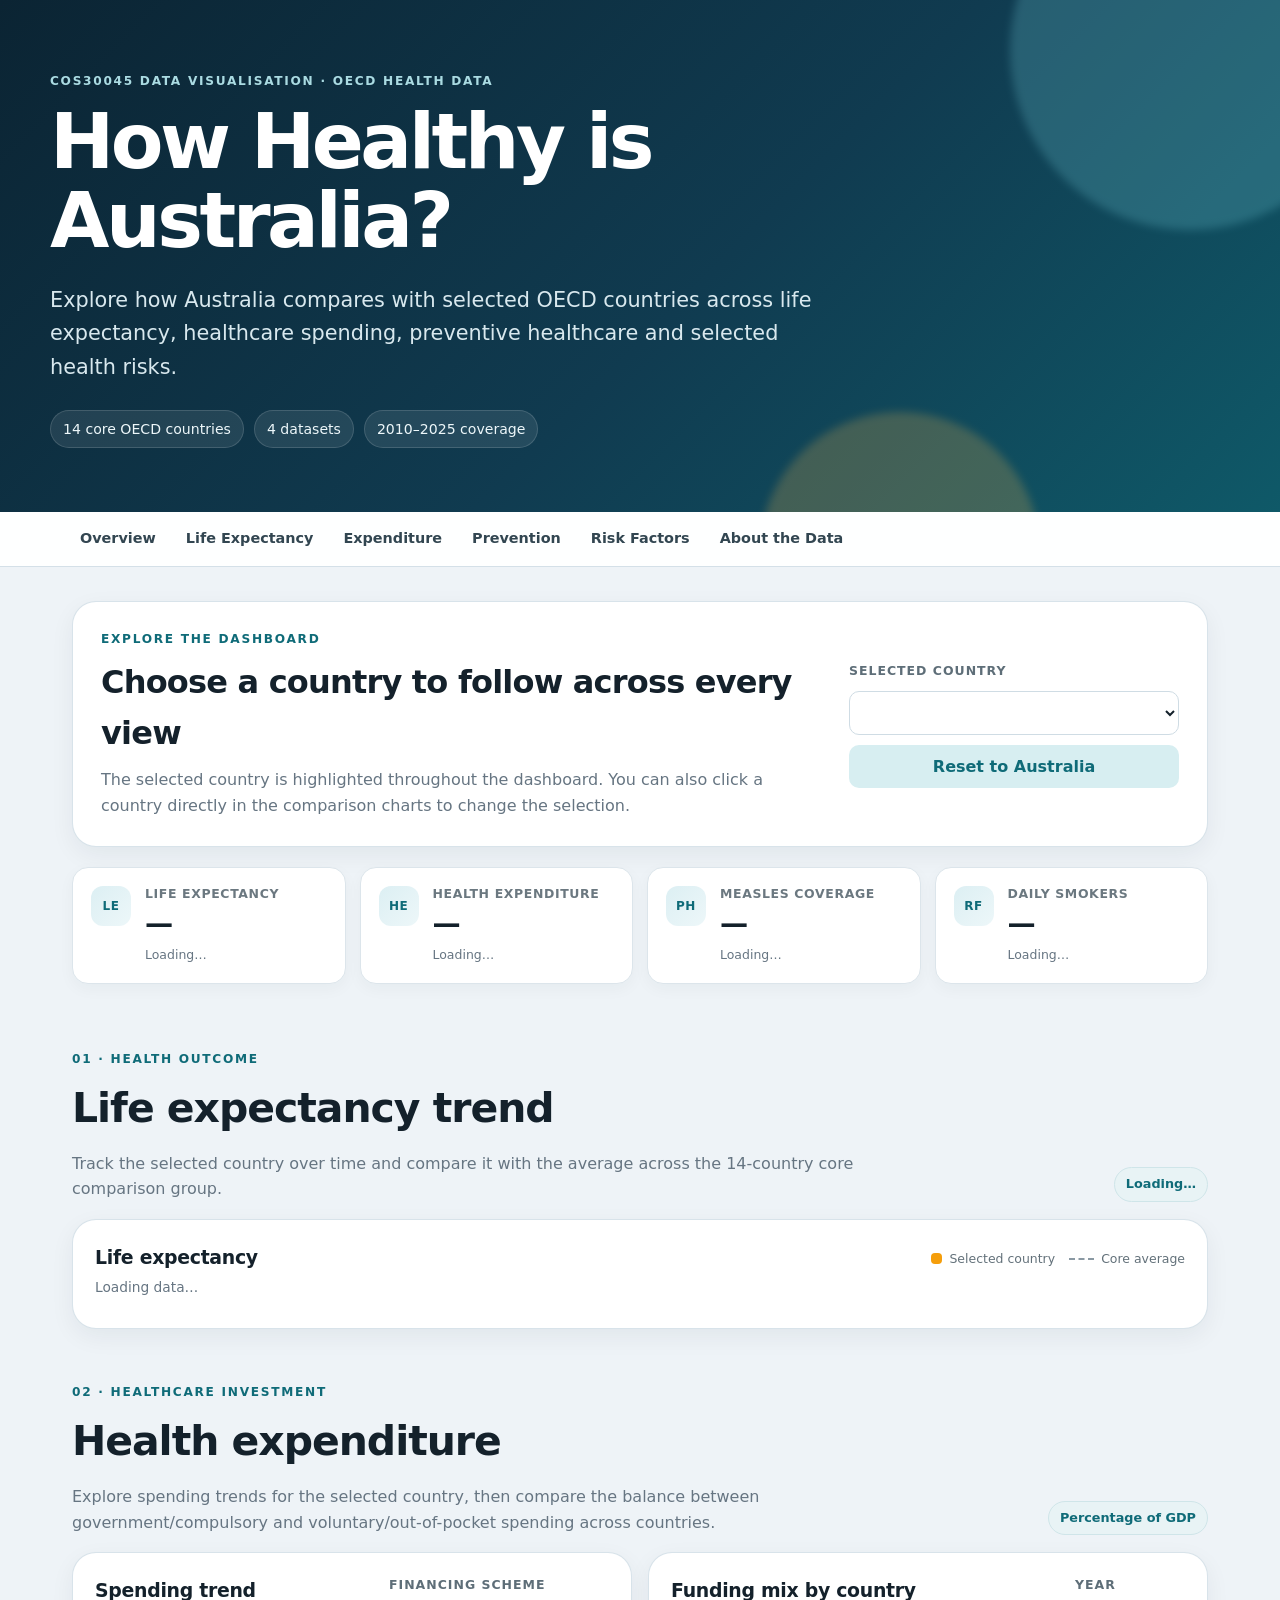
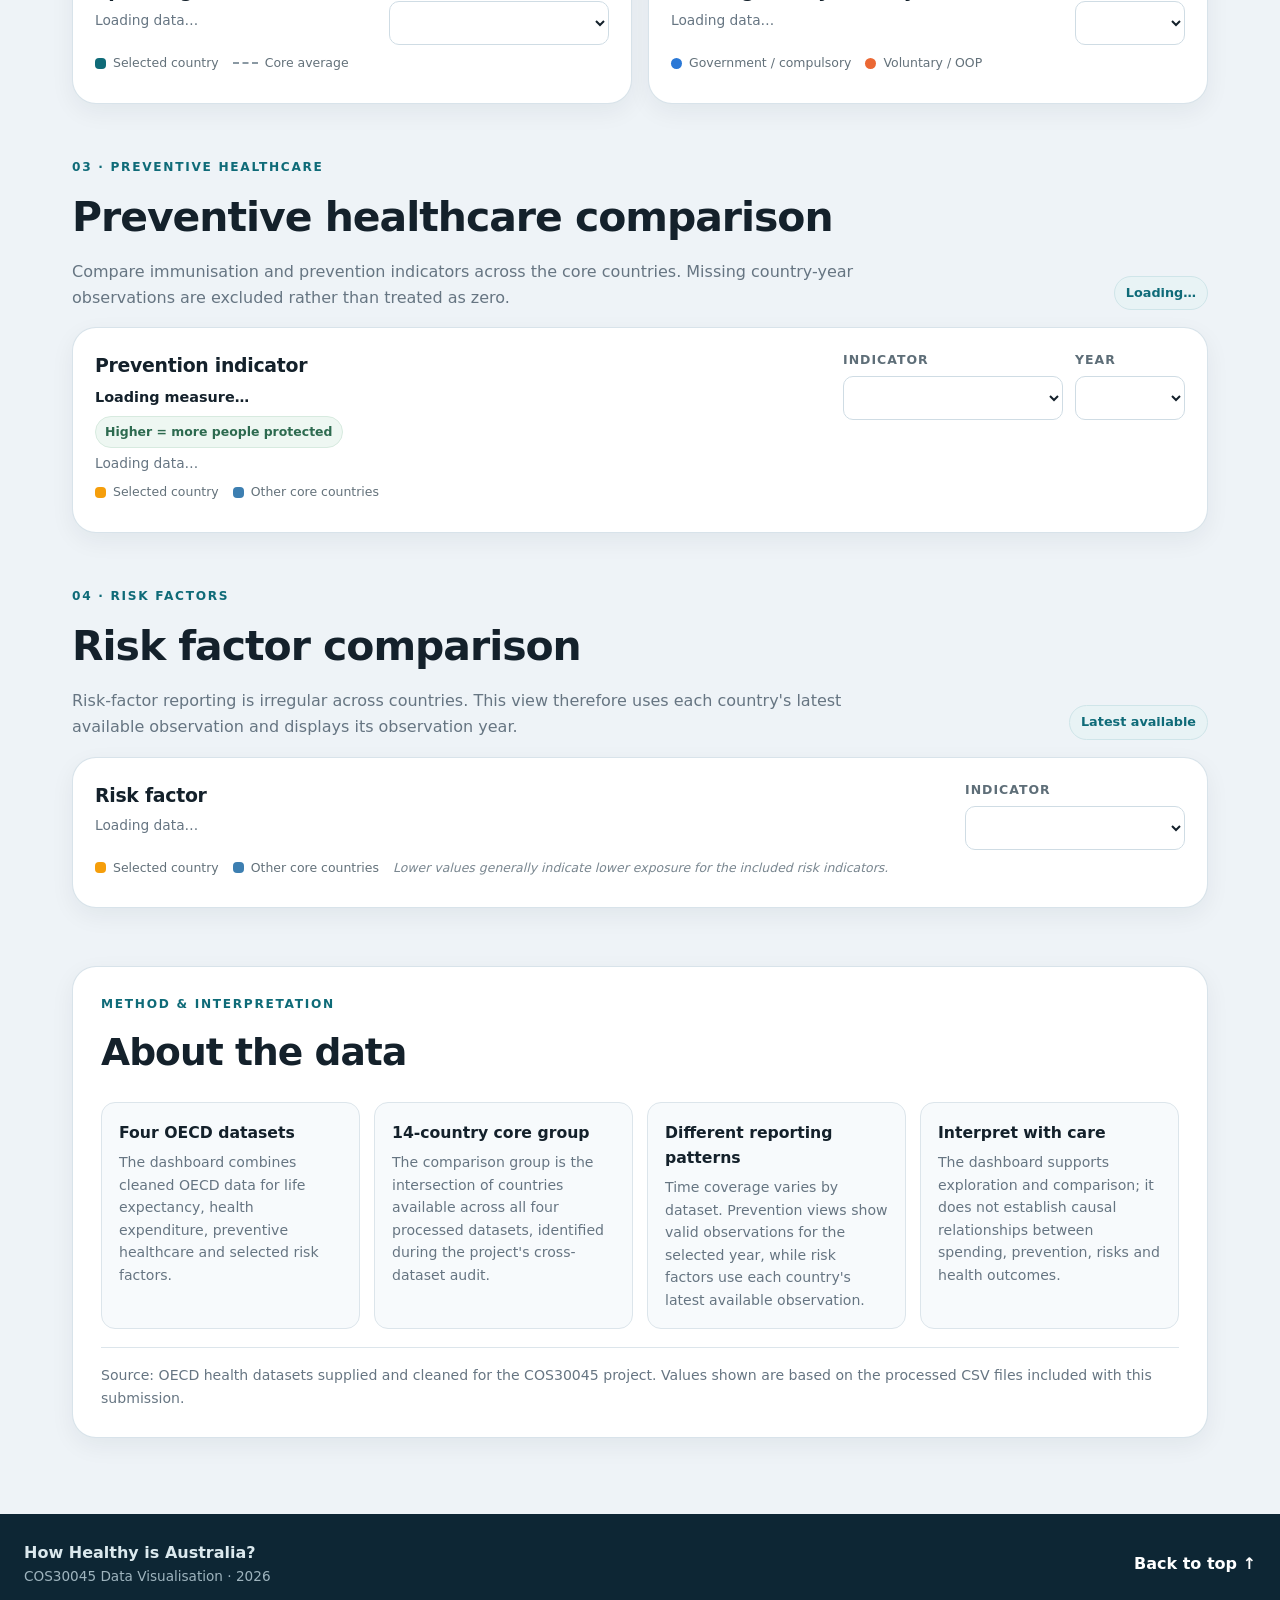
==== commit 30e69499: "Improve preventive healthcare labels and interpretation" ====
--- a/index.html
+++ b/index.html
@@ -187,6 +187,8 @@
                 <div class="chart-toolbar chart-toolbar--stackable">
                     <div>
                         <h3 id="preventionChartHeading">Prevention indicator</h3>
+                        <p id="preventionMeasureLabel" class="chart-measure-label">Loading measure…</p>
+                        <p id="preventionCue" class="chart-cue">Higher = more people protected</p>
                         <p id="preventionStatus" class="chart-status">Loading data…</p>
                     </div>
                     <div class="control-row">
--- a/Css/style.css
+++ b/Css/style.css
@@ -401,6 +401,27 @@
     font-size: 0.86rem;
 }
 
+.chart-measure-label {
+    margin: 6px 0 0;
+    color: var(--text);
+    font-size: 0.9rem;
+    font-weight: 750;
+}
+
+.chart-cue {
+    display: inline-flex;
+    align-items: center;
+    gap: 6px;
+    margin: 7px 0 0;
+    padding: 5px 9px;
+    border-radius: 999px;
+    background: #eef7f2;
+    border: 1px solid #d7eadf;
+    color: #2d6a4f;
+    font-size: 0.78rem;
+    font-weight: 800;
+}
+
 .control-row {
     display: flex;
     gap: 12px;
